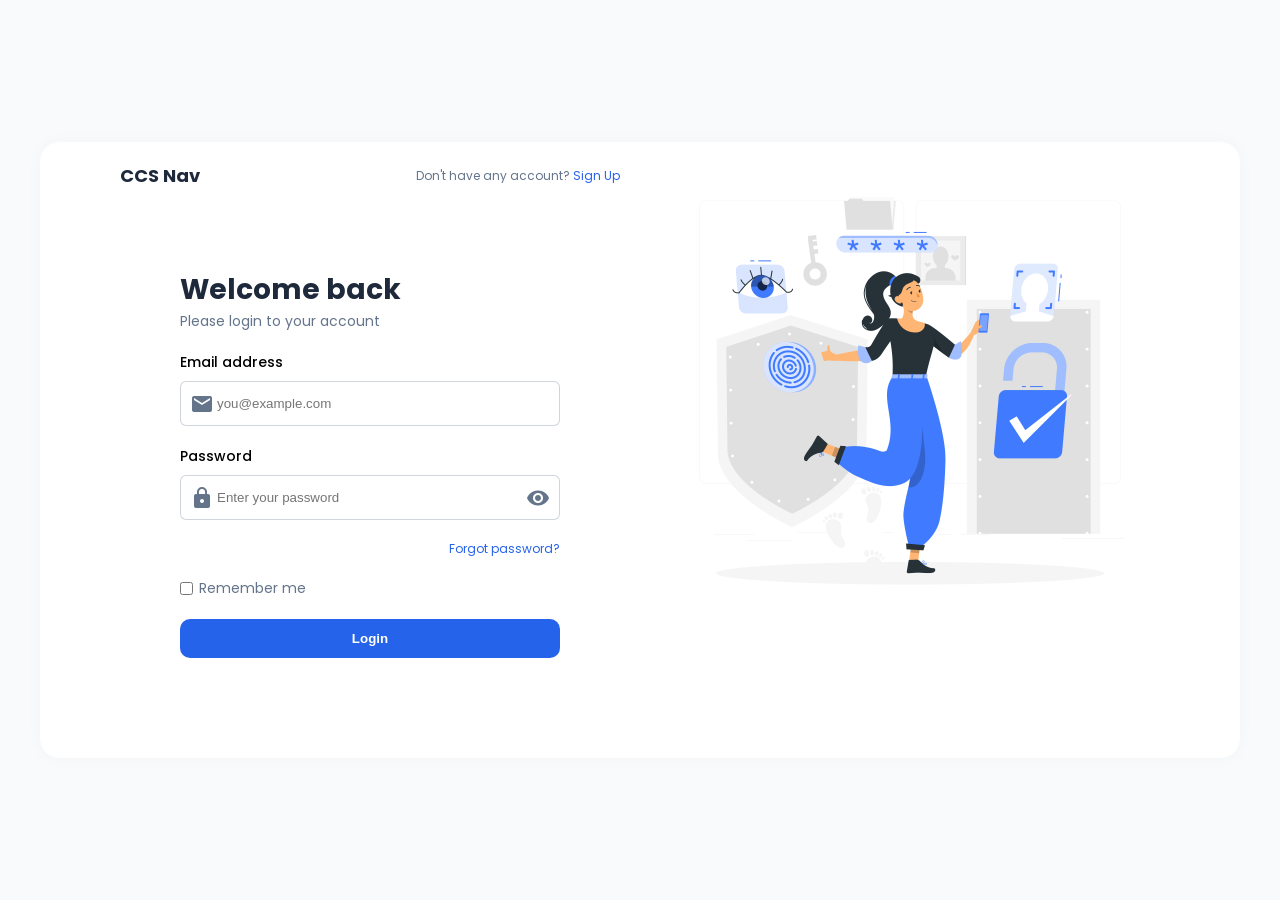
==== login.html @ 9880a0b2 "feat: add login page dekstop layout, mobile and show password" ====
<!DOCTYPE html>
<html lang="en">

<head>
    <meta charset="UTF-8">
    <meta name="viewport" content="width=device-width, initial-scale=1.0">
    <title>Login - CSS Nav</title>

    <link rel="stylesheet" href="login.css">
    <link href="https://fonts.googleapis.com/icon?family=Material+Icons" rel="stylesheet">

</head>

<body>
    <section class="form-login">
        <form action="" class="form-left">
            <div class="form-head">
                <h2>CCS Nav</h2>
                <p>Don't have any account? <span><a href="">Sign Up</a></span></p>
            </div>
            <div class="form-body">
                <div>
                    <h1>Welcome back</h1>
                    <p>Please login to your account</p>
                </div>
                <div class="input-group">
                    <label for="">Email address</label>
                    <span class="material-icons icon-left">
                        mail
                    </span>
                    <input type="email" placeholder="you@example.com">
                </div>
                <div class="input-group">
                    <label for="">Password</label>
                    <span class="material-icons icon-left">
                        lock
                    </span>
                    <input type="password" placeholder="Enter your password" id="password">
                    <span class="material-icons icon-right" id="show-icon">
                        visibility
                    </span>
                </div>
                <a href="#">Forgot password?</a>
                <div class="input-check">
                    <input type="checkbox">
                    <p>Remember me</p>
                </div>
                <button type="submit" class="btn-primary">Login</button>
            </div>
        </form>
        <div class="form-right">
            <img src="assets/Authentication-rafiki.png" alt="login image">
        </div>
    </section>
    <script src="index.js"></script>
</body>

</html>
---- login.css ----
@import url("style.css");

body {
  height: 100vh;
  display: flex;
  justify-content: center;
  align-items: center;
  background-color: #f8fafc;
}

.form-login {
  display: flex;
  gap: 40px;
  max-width: 1200px;
  height: auto;
  background-color: #fff;
  margin: 0 auto;
  border-radius: 20px;
  box-shadow: 0px 0px 16px 3px rgba(0, 0, 0, 0.02);
}

.form-left {
  flex: 1;
  display: flex;
  flex-direction: column;
  padding: 20px 0;
  /* background-color: red; */
}

.form-head {
  display: flex;
  justify-content: space-between;
  align-items: center;
}

.form-head h2 {
  font-size: 18px;
  color: #1e293b;
}
.form-head p {
  font-size: 12px;
  color: #64748b;
}

.form-head p span a {
  color: #2563eb;
  text-decoration: none;
}

.form-body {
  display: flex;
  flex-direction: column;
  gap: 20px;
  padding: 80px 60px;
}

.form-body > div > h1 {
  font-size: 28px;
  color: #1e293b;
}

.form-body > div > p {
  font-size: 14px;
  color: #64748b;
}

.form-body .input-group {
  display: flex;
  flex-direction: column;
  gap: 8px;
  position: relative;
}

.form-body .input-group label {
  font-size: 14px;
  font-weight: 500;
}

.form-body .input-group .icon-left {
  position: absolute;
  bottom: 10px;
  left: 10px;
  color: #64748b;
  z-index: 99;
}

.form-body .input-group .icon-right {
  position: absolute;
  bottom: 10px;
  right: 10px;
  color: #64748b;
  z-index: 99;
  cursor: pointer;
}
.form-body .input-group input {
  padding: 14px 24px 14px 36px;
  border-radius: 6px;
  border: 1px solid rgba(100, 116, 139, 0.3);
}

.input-group input:focus {
  outline: none;
  border-color: #2563eb;
  box-shadow: 0 0 5px rgba(37, 99, 235, 0.4);
}

.form-body a {
  text-align: end;
  text-decoration: none;
  font-size: 12px;
  color: #2563eb;
}

.form-body .input-check {
  display: flex;
  gap: 6px;
}

.form-right {
  flex: 1;
  /* background-color: blue; */
}
.form-right img {
  width: 100%;
}

@media (max-width: 768px) {
  .form-login {
    width: 100%;
  }

  .form-body {
    padding: 80px 0px;
  }

  .form-right {
    display: none;
  }
}
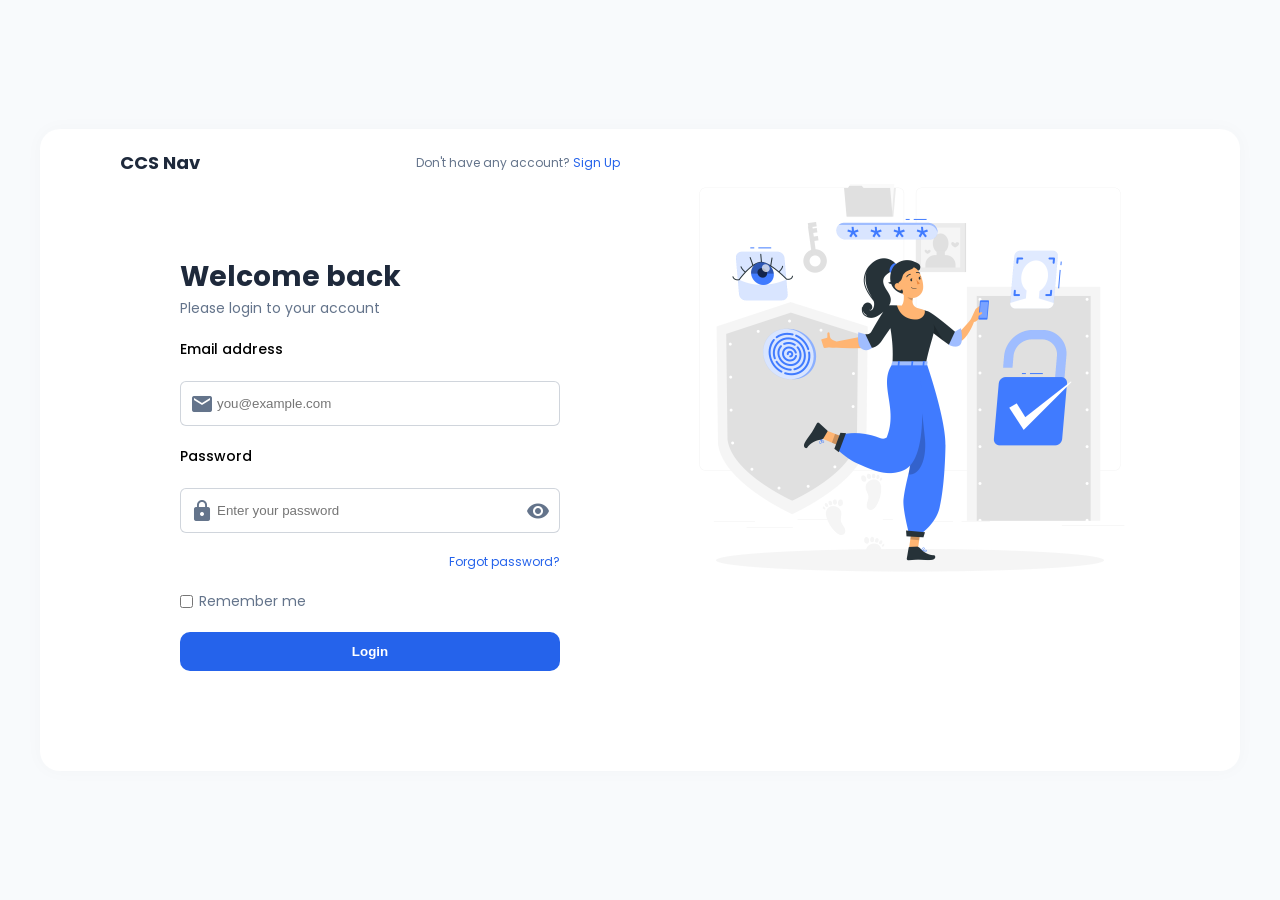
==== commit 62062ce5: "feat: login page form validation" ====
--- a/login.html
+++ b/login.html
@@ -13,7 +13,7 @@
 
 <body>
     <section class="form-login">
-        <form action="" class="form-left">
+        <form action="" class="form-left" id="form-login">
             <div class="form-head">
                 <h2>CCS Nav</h2>
                 <p>Don't have any account? <span><a href="">Sign Up</a></span></p>
@@ -25,13 +25,15 @@
                 </div>
                 <div class="input-group">
                     <label for="">Email address</label>
+                    <small class="error-message"></small>
                     <span class="material-icons icon-left">
                         mail
                     </span>
-                    <input type="email" placeholder="you@example.com">
+                    <input type="email" placeholder="you@example.com" id="email">
                 </div>
                 <div class="input-group">
                     <label for="">Password</label>
+                    <small class="error-message"></small>
                     <span class="material-icons icon-left">
                         lock
                     </span>
@@ -39,6 +41,7 @@
                     <span class="material-icons icon-right" id="show-icon">
                         visibility
                     </span>
+                    <!-- <small class="error-message">error</small> -->
                 </div>
                 <a href="#">Forgot password?</a>
                 <div class="input-check">
--- a/login.css
+++ b/login.css
@@ -104,6 +104,21 @@
   box-shadow: 0 0 5px rgba(37, 99, 235, 0.4);
 }
 
+.input-group.error input {
+  border-color: red;
+  /* box-shadow: 0 0 5px rgba(37, 99, 235, 0.4); */
+}
+.input-group.success input {
+  border-color: green;
+  /* box-shadow: 0 0 5px rgba(37, 99, 235, 0.4); */
+}
+
+.error-message {
+    color: red;
+    font-size: 14px;
+    margin-top: 5px;
+}
+
 .form-body a {
   text-align: end;
   text-decoration: none;
